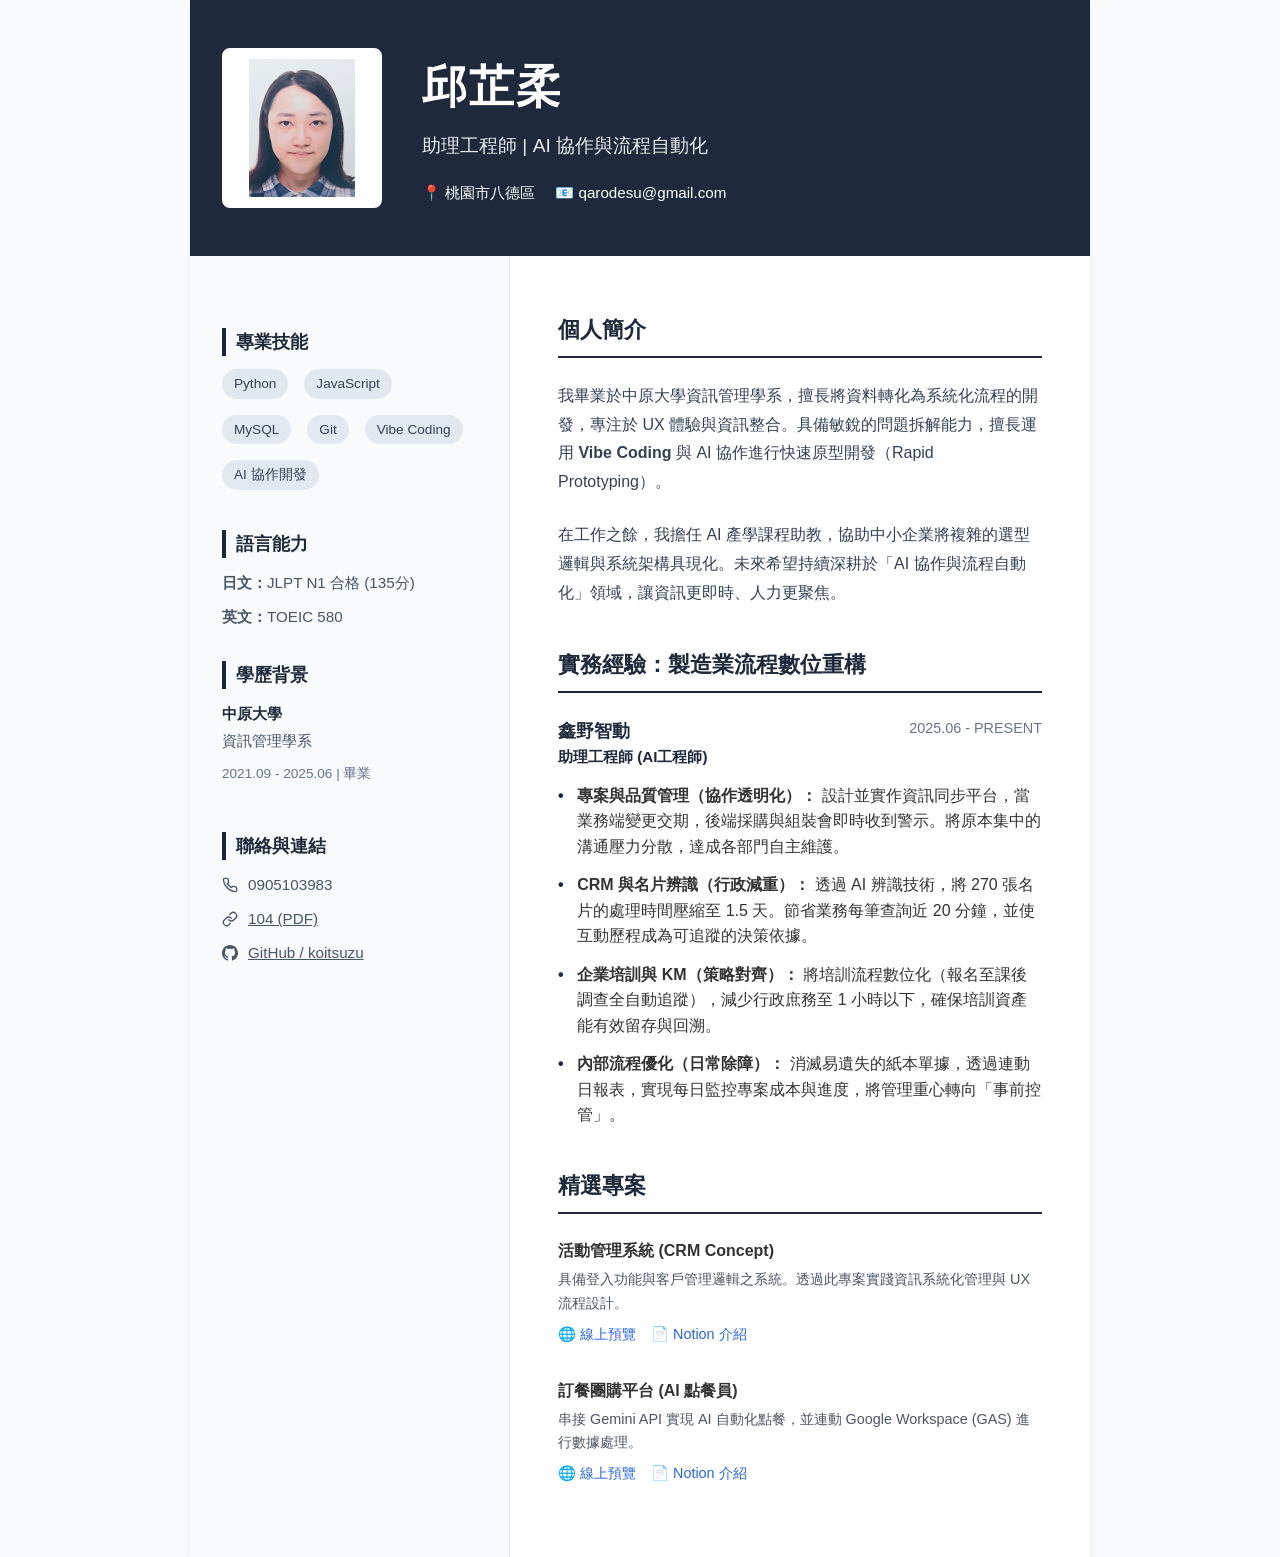
==== index.html @ a974d6f6 "deploy: koitsuzu/my_cv@f250131162113dd623479a037918bb25b3118716" ====
<!DOCTYPE html>
<html lang="zh-Hant-TW">

    
<head>
    <meta charset="UTF-8">
    <meta name="viewport" content="width=device-width, initial-scale=1.0">
    <title>邱芷柔 - 個人履歷 </title>
    <link rel="icon" type="image/svg+xml" href="assets/favicon.svg">
    <link rel="stylesheet" href="style.css">
    <style>
        :root {
            --primary: var(--s1-primary);
            --secondary: var(--s1-secondary);
        }

        .header {
            background: var(--primary);
            color: white;
            padding: 3rem 2rem;
            display: flex;
            align-items: center;
            gap: 2.5rem;
        }

        .photo-container {
            width: 160px;
            height: 160px;
            border-radius: 8px;
            overflow: hidden;
            border: 3px solid white;
            background-color: white;
            flex-shrink: 0;
            display: flex;
            align-items: center;
            justify-content: center;
            padding: 8px;
            /* 增加內距，確保照片不會頂到邊緣 */
        }

        .header img {
            width: 100%;
            height: 100%;
            display: block;
            object-fit: contain;
            /* 使用 contain 並配合 padding 效果最安全 */
        }

        .main-content {
            display: grid;
            grid-template-columns: 320px 1fr;
        }

        .sidebar {
            background-color: #f8fafc;
            padding: 2.5rem 2rem;
            border-right: 1px solid #e2e8f0;
        }

        .content-area {
            padding: 2.5rem 3rem;
        }

        h2 {
            border-bottom: 2px solid var(--primary);
            color: var(--primary);
            font-size: 1.4rem;
            margin-top: 1rem;
        }

        .sidebar h3 {
            font-size: 1.1rem;
            color: var(--primary);
            margin: 2rem 0 0.8rem 0;
            border-left: 4px solid var(--primary);
            padding-left: 10px;
        }

        .sidebar p,
        .sidebar li {
            font-size: 0.95rem;
            color: var(--secondary);
            margin-bottom: 0.6rem;
            line-height: 1.6;
        }

        .exp-item {
            margin-bottom: 2.5rem;
        }

        .item-header {
            display: flex;
            justify-content: space-between;
            font-weight: bold;
            font-size: 1.1rem;
            color: #1e293b;
        }

        .item-sub {
            color: var(--primary);
            font-weight: 600;
            font-size: 0.95rem;
            margin-bottom: 0.8rem;
        }

        .badge {
            background: #e2e8f0;
            color: #334155;
            font-weight: 500;
        }

        .intro-text {
            line-height: 1.8;
            color: #334155;
            margin-bottom: 1.5rem;
        }

        .bullet-list li {
            position: relative;
            padding-left: 1.2rem;
            margin-bottom: 0.8rem;
            list-style: none;
        }

        .bullet-list li::before {
            content: "•";
            position: absolute;
            left: 0;
            color: var(--primary);
            font-weight: bold;
        }

        .project-link {
            display: inline-flex;
            align-items: center;
            gap: 5px;
            color: var(--s1-accent);
            text-decoration: none;
            font-size: 0.9rem;
            margin-top: 8px;
            font-weight: 500;
        }

        .project-link:hover {
            text-decoration: underline;
        }
    </style>
</head>

<body>
    <div class="container">
        <header class="header">
            <div class="photo-container">
                <img src="assets/IMG_7384.jpeg" alt="邱芷柔">
            </div>
            <div>
                <h1 style="font-size: 2.8rem; margin-bottom: 0.5rem; letter-spacing: 0.05em;">邱芷柔</h1>
                <p style="font-size: 1.2rem; opacity: 0.9; font-weight: 300;">助理工程師 | AI 協作與流程自動化</p>
                <p style="margin-top: 1.2rem; font-size: 0.95rem; display: flex; gap: 20px;">
                    <span>📍 桃園市八德區</span>
                    <span>📧 qarodesu@gmail.com</span>
                </p>
            </div>
        </header>

        <div class="main-content">
            <aside class="sidebar">
                <section style="padding: 0;">
                    <h3>專業技能</h3>
                    <div style="margin-top: 10px; display: flex; flex-wrap: wrap; gap: 8px;">
                        <span class="badge">Python</span>
                        <span class="badge">JavaScript</span>
                        <span class="badge">MySQL</span>
                        <span class="badge">Git</span>
                        <span class="badge">Vibe Coding</span>
                        <span class="badge">AI 協作開發</span>
                    </div>

                    <h3>語言能力</h3>
                    <p><strong>日文：</strong>JLPT N1 合格 (135分)</p>
                    <p><strong>英文：</strong>TOEIC 580</p>

                    <h3>學歷背景</h3>
                    <div class="edu-item">
                        <p style="font-weight: bold; color: #1e293b; margin-bottom: 2px;">中原大學</p>
                        <p>資訊管理學系</p>
                        <p style="color: #64748b; font-size: 0.85rem;">2021.09 - 2025.06 | 畢業</p>
                    </div>

                    <h3 style="margin-top: 3rem;">聯絡與連結</h3>
                    <p style="display: flex; align-items: center; gap: 10px;">
                        <svg width="16" height="16" viewBox="0 0 24 24" fill="none" stroke="currentColor"
                            stroke-width="2" stroke-linecap="round" stroke-linejoin="round">
                            <path
                                d="M22 16.92v3a2 2 0 0 1-2.18 2 19.79 19.79 0 0 1-8.63-3.07 19.5 19.5 0 0 1-6-6 19.79 19.79 0 0 1-3.07-8.67A2 2 0 0 1 4.11 2h3a2 2 0 0 1 2 1.72 12.84 12.84 0 0 0 .7 2.81 2 2 0 0 1-.45 2.11L8.09 9.91a16 16 0 0 0 6 6l1.27-1.27a2 2 0 0 1 2.11-.45 12.84 12.84 0 0 0 2.81.7A2 2 0 0 1 22 16.92z">
                            </path>
                        </svg>
                        0905103983
                    </p>
                    <p style="display: flex; align-items: center; gap: 10px;">
                        <svg width="16" height="16" viewBox="0 0 24 24" fill="none" stroke="currentColor"
                            stroke-width="2" stroke-linecap="round" stroke-linejoin="round">
                            <path d="M10 13a5 5 0 0 0 7.54.54l3-3a5 5 0 0 0-7.07-7.07l-1.72 1.71"></path>
                            <path d="M14 11a5 5 0 0 0-7.54-.54l-3 3a5 5 0 0 0 7.07 7.07l1.71-1.71"></path>
                        </svg>
                        <a href="assets/邱芷柔.pdf" target="_blank" style="color: inherit;">104 (PDF)</a>
                    </p>
                    <p style="display: flex; align-items: center; gap: 10px;">
                        <svg width="16" height="16" viewBox="0 0 24 24" fill="currentColor">
                            <path
                                d="M12 0c-6.626 0-12 5.373-12 12 0 5.302 3.438 9.8 8.207 11.387.599.111.793-.261.793-.577v-2.234c-3.338.726-4.033-1.416-4.033-1.416-.546-1.387-1.333-1.756-1.333-1.756-1.089-.745.083-.729.083-.729 1.205.084 1.839 1.237 1.839 1.237 1.07 1.834 2.807 1.304 3.492.997.107-.775.418-1.305.762-1.604-2.665-.305-5.467-1.334-5.467-5.931 0-1.311.469-2.381 1.236-3.221-.124-.303-.535-1.524.117-3.176 0 0 1.008-.322 3.301 1.23.957-.266 1.983-.399 3.003-.404 1.02.005 2.047.138 3.006.404 2.291-1.552 3.297-1.23 3.297-1.23.653 1.653.242 2.874.118 3.176.77.84 1.235 1.911 1.235 3.221 0 4.609-2.807 5.624-5.479 5.921.43.372.823 1.102.823 2.222v3.293c0 .319.192.694.801.576 4.765-1.589 8.199-6.086 8.199-11.386 0-6.627-5.373-12-12-12z" />
                        </svg>
                        <a href="https://github.com/koitsuzu" target="_blank" style="color: inherit;">GitHub /
                            koitsuzu</a>
                    </p>
                </section>
            </aside>

            <main class="content-area">
                <section style="padding: 0;">
                    <h2>個人簡介</h2>
                    <p class="intro-text">
                        我畢業於中原大學資訊管理學系，擅長將資料轉化為系統化流程的開發，專注於 UX 體驗與資訊整合。具備敏銳的問題拆解能力，擅長運用 <strong>Vibe Coding</strong> 與
                        AI 協作進行快速原型開發（Rapid Prototyping）。
                    </p>
                    <p class="intro-text">
                        在工作之餘，我擔任 AI 產學課程助教，協助中小企業將複雜的選型邏輯與系統架構具現化。未來希望持續深耕於「AI 協作與流程自動化」領域，讓資訊更即時、人力更聚焦。
                    </p>
                </section>

                <section style="padding: 0; margin-top: 2.5rem;">
                    <h2>實務經驗：製造業流程數位重構</h2>
                    <div class="exp-item">
                        <div class="item-header">
                            <span>鑫野智動</span>
                            <span style="font-weight: normal; font-size: 0.9rem; color: #64748b;">2025.06 -
                                PRESENT</span>
                        </div>
                        <div class="item-sub">助理工程師 (AI工程師)</div>
                        <ul class="bullet-list">
                            <li><strong>專案與品質管理（協作透明化）：</strong>
                                設計並實作資訊同步平台，當業務端變更交期，後端採購與組裝會即時收到警示。將原本集中的溝通壓力分散，達成各部門自主維護。</li>
                            <li><strong>CRM 與名片辨識（行政減重）：</strong> 透過 AI 辨識技術，將 270 張名片的處理時間壓縮至 1.5 天。節省業務每筆查詢近 20
                                分鐘，並使互動歷程成為可追蹤的決策依據。</li>
                            <li><strong>企業培訓與 KM（策略對齊）：</strong> 將培訓流程數位化（報名至課後調查全自動追蹤），減少行政庶務至 1 小時以下，確保培訓資產能有效留存與回溯。
                            </li>
                            <li><strong>內部流程優化（日常除障）：</strong> 消滅易遺失的紙本單據，透過連動日報表，實現每日監控專案成本與進度，將管理重心轉向「事前控管」。</li>
                        </ul>
                    </div>
                </section>

                <section style="padding: 0; margin-top: 2rem;">
                    <h2>精選專案</h2>
                    <div class="project-item">
                        <p style="font-weight: bold; margin-bottom: 5px;">活動管理系統 (CRM Concept)</p>
                        <p class="desc" style="font-size: 0.9rem; color: #4b5563;">
                            具備登入功能與客戶管理邏輯之系統。透過此專案實踐資訊系統化管理與 UX 流程設計。
                        </p>
                        <div style="display: flex; gap: 15px;">
                            <a href="https://event-manage.zeabur.app/" target="_blank" class="project-link">🌐 線上預覽</a>
                            <a href="https://www.notion.so/31086f3a88098085bccbdda9d0b8f99d?source=copy_link"
                                target="_blank" class="project-link">📄 Notion 介紹</a>
                        </div>
                    </div>
                    <div class="project-item" style="margin-top: 1.5rem;">
                        <p style="font-weight: bold; margin-bottom: 5px;">訂餐團購平台 (AI 點餐員)</p>
                        <p class="desc" style="font-size: 0.9rem; color: #4b5563;">
                            串接 Gemini API 實現 AI 自動化點餐，並連動 Google Workspace (GAS) 進行數據處理。
                        </p>
                        <div style="display: flex; gap: 15px;">
                            <a href="https://script.google.com/macros/s/AKfycbxAlNSyirQCidYIeXeT2p0lfaKzBmJYp4-s8q_QqndQZZl56T03NEMonGwRXjMvb0P8/exec"
                                target="_blank" class="project-link">🌐 線上預覽</a>
                            <a href="https://www.notion.so/GAS-31086f3a8809804a8e8cf210ad806b13?source=copy_link"
                                target="_blank" class="project-link">📄 Notion 介紹</a>
                        </div>
                    </div>
                </section>
            </main>
        </div>
    </div>
</body>

</html>
---- style.css ----
:root {
  /* Common Colors */
  --white: #ffffff;
  --black: #333333;
  --light-bg: #f8fafc;
  
  /* Style 1: Classic Professional */
  --s1-primary: #1e293b; /* Navy */
  --s1-secondary: #475569;
  --s1-accent: #2563eb;
  
  /* Style 2: Modern Creative */
  --s2-primary: #0891b2; /* Cyan */
  --s2-secondary: #0e7490;
  --s2-gradient: linear-gradient(135deg, #0891b2 0%, #4f46e5 100%);
  
  /* Style 3: Minimalist Elegant */
  --s3-primary: #18181b;
  --s3-neutral: #a1a1aa;
  --s3-accent: #d4d4d8;

  /* Typography */
  --font-main: 'Inter', -apple-system, BlinkMacSystemFont, "Segoe UI", Roboto, Helvetica, Arial, sans-serif;
}

* {
  box-sizing: border-box;
  margin: 0;
  padding: 0;
}

body {
  font-family: var(--font-main);
  background-color: var(--light-bg);
  color: var(--black);
  line-height: 1.6;
}

.container {
  max-width: 900px;
  margin: 0 auto;
  background: var(--white);
  box-shadow: 0 4px 6px -1px rgb(0 0 0 / 0.1);
  min-height: 100vh;
}

/* Common Components */
.badge {
  display: inline-block;
  padding: 4px 12px;
  border-radius: 9999px;
  font-size: 0.85rem;
  margin-right: 8px;
  margin-bottom: 8px;
}

section {
  padding: 2rem;
}

h2 {
  margin-bottom: 1.5rem;
  position: relative;
  padding-bottom: 0.5rem;
}

ul {
  list-style-type: none;
}

.project-item {
  margin-bottom: 2rem;
}

@media print {
  .no-print { display: none; }
  .container { box-shadow: none; max-width: 100%; }
}
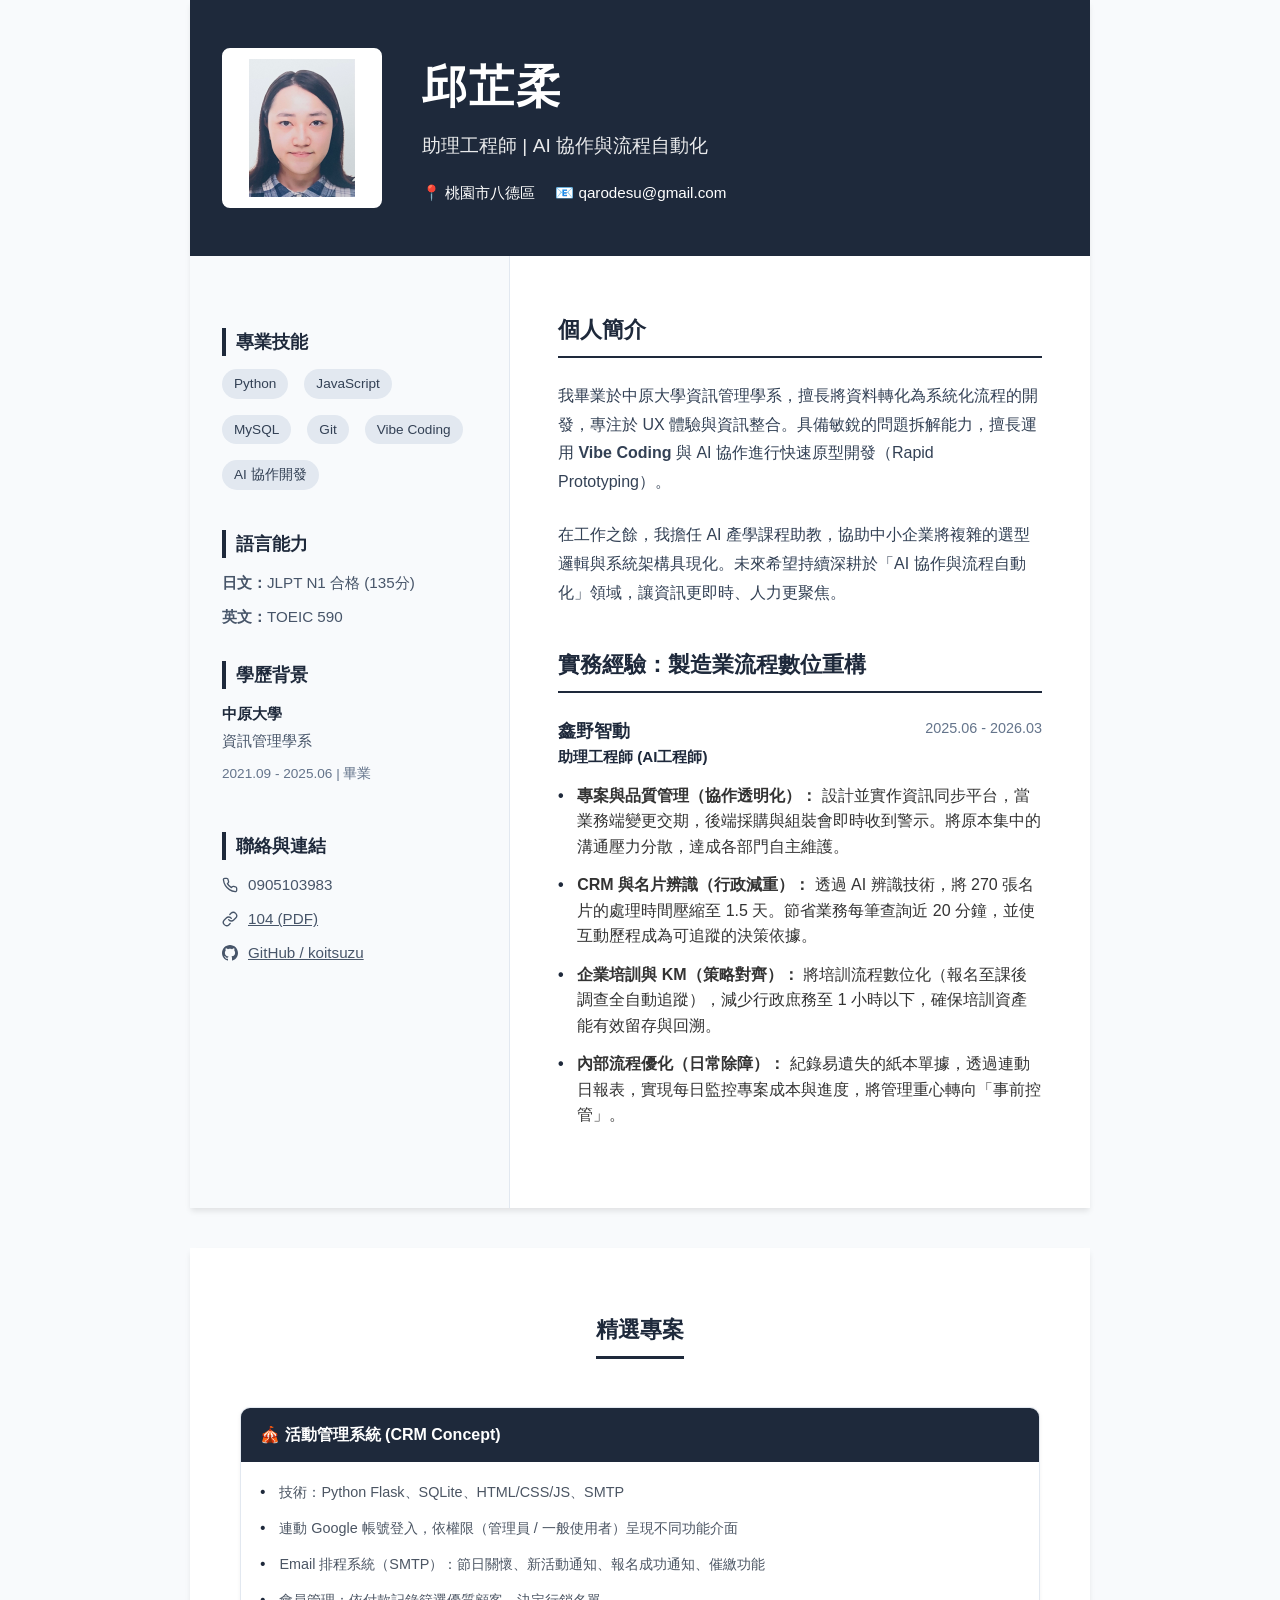
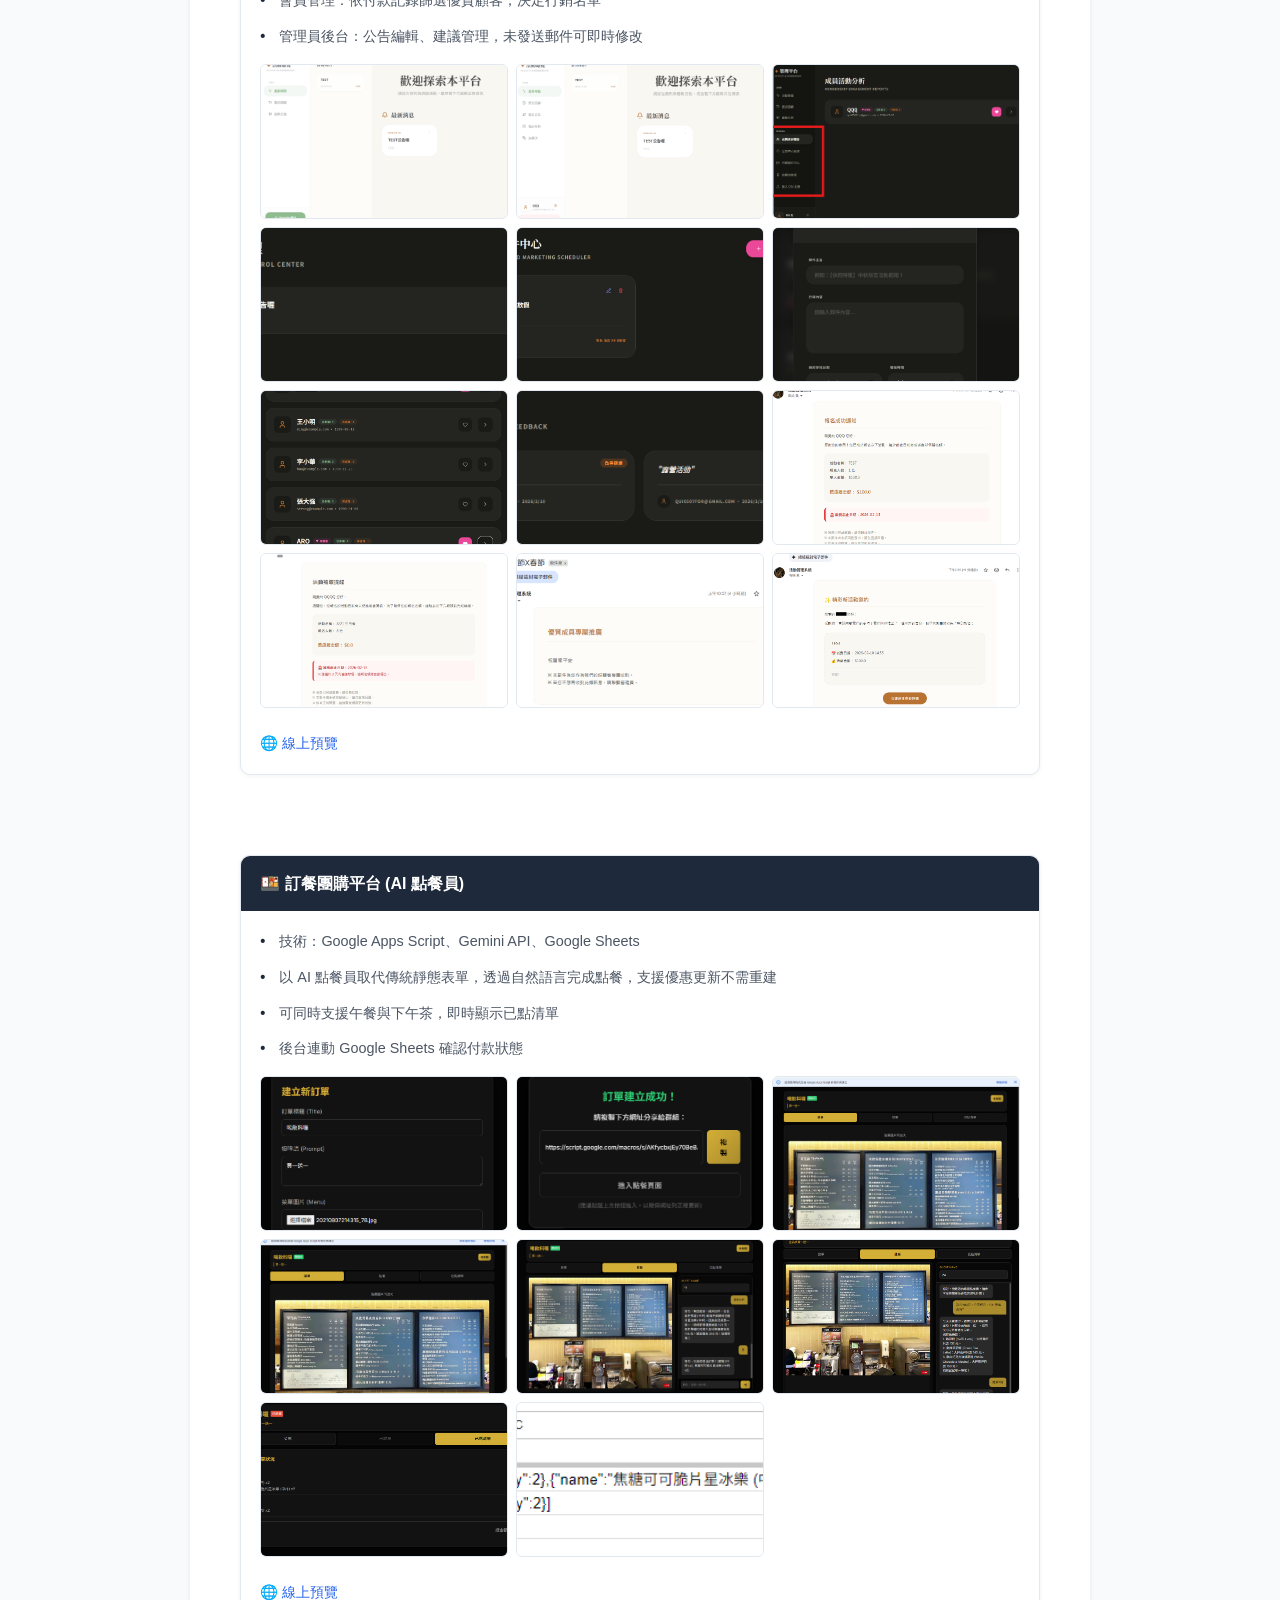
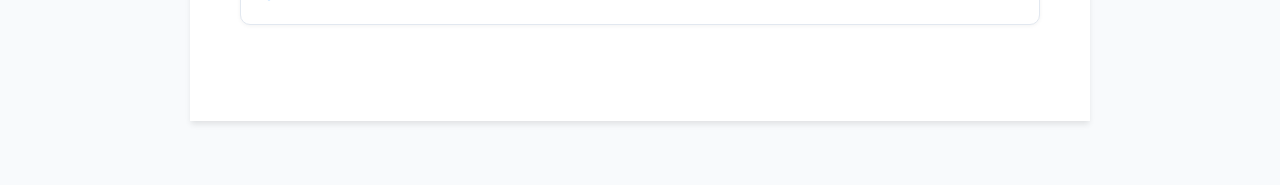
==== commit fd234a57: "deploy: koitsuzu/my_cv@ed78a37ea75a65ac17b6fd5fd782df97b9353ae5" ====
--- a/index.html
+++ b/index.html
@@ -8,6 +8,7 @@
     <title>邱芷柔 - 個人履歷 </title>
     <link rel="icon" type="image/svg+xml" href="assets/favicon.svg">
     <link rel="stylesheet" href="style.css">
+    <link rel="stylesheet" href="rwd.css">
     <style>
         :root {
             --primary: var(--s1-primary);
@@ -143,6 +144,203 @@
 
         .project-link:hover {
             text-decoration: underline;
+        }
+
+        /* ===== Project Card ===== */
+        .projects-container {
+            margin-top: 2.5rem;
+            margin-bottom: 4rem;
+            min-height: auto;
+        }
+        .projects-section {
+            padding: 4rem 3rem;
+            background: white;
+            text-align: center;
+        }
+        .projects-section h2 {
+            margin: 0 auto 3rem;
+            display: inline-block;
+            padding-bottom: 0.5rem;
+            border-bottom: 3px solid var(--primary);
+        }
+        .projects-grid {
+            display: grid;
+            grid-template-columns: 1fr;
+            gap: 3rem;
+            max-width: 800px; /* 限制寬度避免過寬 */
+            margin: 0 auto;
+            text-align: left; /* 卡片內部維持靠左閱讀 */
+        }
+        @media screen and (max-width: 900px) {
+            .projects-section {
+                padding: 2rem 1.5rem;
+                background: white; /* 行動版恢復單色背景 */
+            }
+            .projects-grid {
+                gap: 2rem;
+            }
+        }
+        .project-card {
+            border: 1px solid #e2e8f0;
+            border-radius: 10px;
+            overflow: hidden;
+            margin-bottom: 2rem;
+            background: #fff;
+            box-shadow: 0 1px 4px rgba(0,0,0,0.05);
+        }
+        .project-card-header {
+            background: var(--primary);
+            color: white;
+            padding: 0.9rem 1.2rem;
+            font-weight: 600;
+            font-size: 1rem;
+            display: flex;
+            align-items: center;
+            gap: 8px;
+        }
+        .project-card-body {
+            padding: 1.2rem;
+        }
+        .project-card-body ul.bullet-list {
+            font-size: 0.9rem;
+            color: #4b5563;
+            margin-bottom: 1rem;
+        }
+        .screenshot-grid {
+            display: grid;
+            grid-template-columns: repeat(3, 1fr);
+            gap: 8px;
+            margin-bottom: 1rem;
+        }
+        .screenshot-grid img {
+            width: 100%;
+            aspect-ratio: 16/10;
+            border-radius: 6px;
+            border: 1px solid #e2e8f0;
+            cursor: zoom-in;
+            transition: opacity 0.18s, transform 0.18s;
+            object-fit: cover;
+            display: block;
+        }
+        .screenshot-grid img:hover {
+            opacity: 0.88;
+            transform: scale(1.02);
+        }
+        @media screen and (max-width: 768px) {
+            .screenshot-grid {
+                grid-template-columns: repeat(2, 1fr);
+            }
+        }
+
+        /* ===== Lightbox ===== */
+        #lightbox {
+            display: none;
+            position: fixed;
+            inset: 0;
+            background: rgba(0,0,0,0.85);
+            z-index: 9999;
+            align-items: center;
+            justify-content: center;
+            cursor: zoom-out;
+        }
+        #lightbox.active {
+            display: flex;
+        }
+        #lightbox img {
+            max-width: 92vw;
+            max-height: 88vh;
+            border-radius: 8px;
+            box-shadow: 0 8px 40px rgba(0,0,0,0.5);
+            cursor: pointer; /* 點擊圖片也可以下一張 */
+        }
+        #lightbox .lb-nav {
+            position: fixed;
+            top: 50%;
+            transform: translateY(-50%);
+            color: white;
+            font-size: 3rem;
+            cursor: pointer;
+            user-select: none;
+            padding: 1.5rem;
+            opacity: 0.6;
+            transition: opacity 0.2s;
+            z-index: 10000;
+        }
+        #lightbox .lb-nav:hover {
+            opacity: 1;
+        }
+        #lightbox .lb-prev { left: 20px; }
+        #lightbox .lb-next { right: 20px; }
+        #lightbox .lb-close {
+            position: fixed;
+            top: 20px;
+            right: 28px;
+            color: white;
+            font-size: 2rem;
+            cursor: pointer;
+            line-height: 1;
+            font-weight: 300;
+            user-select: none;
+        }
+        #lightbox .lb-caption {
+            position: fixed;
+            bottom: 20px;
+            left: 50%;
+            transform: translateX(-50%);
+            color: rgba(255,255,255,0.75);
+            font-size: 0.85rem;
+            white-space: nowrap;
+        }
+
+        /* ===== RWD 響應式斷點 ===== */
+        @media screen and (max-width: 768px) {
+            .header {
+                flex-direction: column;
+                text-align: center;
+                padding: 2rem 1rem;
+                gap: 1.5rem;
+            }
+
+            .header p {
+                justify-content: center;
+                flex-wrap: wrap;
+                gap: 10px;
+            }
+
+            .main-content {
+                grid-template-columns: 1fr; /* 關鍵：改為單欄 */
+            }
+
+            .sidebar {
+                border-right: none;
+                border-bottom: 2px solid #e2e8f0;
+                padding: 2rem 1.5rem;
+            }
+
+            .content-area {
+                padding: 2rem 1.5rem;
+            }
+
+            .item-header {
+                flex-direction: column;
+                align-items: flex-start;
+                gap: 4px;
+            }
+        }
+
+        @media screen and (max-width: 480px) {
+            .photo-container {
+                width: 120px;
+                height: 120px;
+            }
+
+            .header h1 {
+                font-size: 1.8rem !important;
+            }
+
+            .sidebar, .content-area {
+                padding: 1.5rem 1rem;
+            }
         }
     </style>
 </head>
@@ -178,7 +376,7 @@
 
                     <h3>語言能力</h3>
                     <p><strong>日文：</strong>JLPT N1 合格 (135分)</p>
-                    <p><strong>英文：</strong>TOEIC 580</p>
+                    <p><strong>英文：</strong>TOEIC 590</p>
 
                     <h3>學歷背景</h3>
                     <div class="edu-item">
@@ -234,50 +432,178 @@
                         <div class="item-header">
                             <span>鑫野智動</span>
                             <span style="font-weight: normal; font-size: 0.9rem; color: #64748b;">2025.06 -
-                                PRESENT</span>
+                                2026.03</span>
                         </div>
                         <div class="item-sub">助理工程師 (AI工程師)</div>
                         <ul class="bullet-list">
-                            <li><strong>專案與品質管理（協作透明化）：</strong>
-                                設計並實作資訊同步平台，當業務端變更交期，後端採購與組裝會即時收到警示。將原本集中的溝通壓力分散，達成各部門自主維護。</li>
-                            <li><strong>CRM 與名片辨識（行政減重）：</strong> 透過 AI 辨識技術，將 270 張名片的處理時間壓縮至 1.5 天。節省業務每筆查詢近 20
-                                分鐘，並使互動歷程成為可追蹤的決策依據。</li>
-                            <li><strong>企業培訓與 KM（策略對齊）：</strong> 將培訓流程數位化（報名至課後調查全自動追蹤），減少行政庶務至 1 小時以下，確保培訓資產能有效留存與回溯。
-                            </li>
-                            <li><strong>內部流程優化（日常除障）：</strong> 消滅易遺失的紙本單據，透過連動日報表，實現每日監控專案成本與進度，將管理重心轉向「事前控管」。</li>
+                            <li><strong>專案與品質管理（協作透明化）：</strong> 設計並實作資訊同步平台，當業務端變更交期，後端採購與組裝會即時收到警示。將原本集中的溝通壓力分散，達成各部門自主維護。</li>
+                            <li><strong>CRM 與名片辨識（行政減重）：</strong> 透過 AI 辨識技術，將 270 張名片的處理時間壓縮至 1.5 天。節省業務每筆查詢近 20 分鐘，並使互動歷程成為可追蹤的決策依據。</li>
+                            <li><strong>企業培訓與 KM（策略對齊）：</strong> 將培訓流程數位化（報名至課後調查全自動追蹤），減少行政庶務至 1 小時以下，確保培訓資產能有效留存與回溯。</li>
+                            <li><strong>內部流程優化（日常除障）：</strong> 紀錄易遺失的紙本單據，透過連動日報表，實現每日監控專案成本與進度，將管理重心轉向「事前控管」。</li>
                         </ul>
                     </div>
                 </section>
 
-                <section style="padding: 0; margin-top: 2rem;">
-                    <h2>精選專案</h2>
-                    <div class="project-item">
-                        <p style="font-weight: bold; margin-bottom: 5px;">活動管理系統 (CRM Concept)</p>
-                        <p class="desc" style="font-size: 0.9rem; color: #4b5563;">
-                            具備登入功能與客戶管理邏輯之系統。透過此專案實踐資訊系統化管理與 UX 流程設計。
-                        </p>
-                        <div style="display: flex; gap: 15px;">
-                            <a href="https://event-manage.zeabur.app/" target="_blank" class="project-link">🌐 線上預覽</a>
-                            <a href="https://www.notion.so/31086f3a88098085bccbdda9d0b8f99d?source=copy_link"
-                                target="_blank" class="project-link">📄 Notion 介紹</a>
-                        </div>
-                    </div>
-                    <div class="project-item" style="margin-top: 1.5rem;">
-                        <p style="font-weight: bold; margin-bottom: 5px;">訂餐團購平台 (AI 點餐員)</p>
-                        <p class="desc" style="font-size: 0.9rem; color: #4b5563;">
-                            串接 Gemini API 實現 AI 自動化點餐，並連動 Google Workspace (GAS) 進行數據處理。
-                        </p>
-                        <div style="display: flex; gap: 15px;">
-                            <a href="https://script.google.com/macros/s/AKfycbxAlNSyirQCidYIeXeT2p0lfaKzBmJYp4-s8q_QqndQZZl56T03NEMonGwRXjMvb0P8/exec"
-                                target="_blank" class="project-link">🌐 線上預覽</a>
-                            <a href="https://www.notion.so/GAS-31086f3a8809804a8e8cf210ad806b13?source=copy_link"
-                                target="_blank" class="project-link">📄 Notion 介紹</a>
-                        </div>
-                    </div>
                 </section>
             </main>
         </div>
+    </div> <!-- 第一區塊結束 -->
+
+    <!-- 精選專案：變成獨立的一區 -->
+    <div class="container projects-container">
+        <div class="projects-section">
+                <h2>精選專案</h2>
+                <div class="projects-grid">
+
+                    <!-- 活動管理系統 -->
+                    <div class="project-card">
+                        <div class="project-card-header">🎪 活動管理系統 (CRM Concept)</div>
+                        <div class="project-card-body">
+                            <ul class="bullet-list">
+                                <li>技術：Python Flask、SQLite、HTML/CSS/JS、SMTP</li>
+                                <li>連動 Google 帳號登入，依權限（管理員 / 一般使用者）呈現不同功能介面</li>
+                                <li>Email 排程系統（SMTP）：節日關懷、新活動通知、報名成功通知、催繳功能</li>
+                                <li>會員管理：依付款記錄篩選優質顧客，決定行銷名單</li>
+                                <li>管理員後台：公告編輯、建議管理，未發送郵件可即時修改</li>
+                            </ul>
+                            <div class="screenshot-grid">
+                                <img src="event/活動管理系統/image 2.png" alt="登入前介面" onclick="openLightbox(this)">
+                                <img src="event/活動管理系統/image 3.png" alt="登入後介面" onclick="openLightbox(this)">
+                                <img src="event/活動管理系統/image 4.png" alt="管理員深色版" onclick="openLightbox(this)">
+                                <img src="event/活動管理系統/image 5.png" alt="活動列表" onclick="openLightbox(this)">
+                                <img src="event/活動管理系統/image 6.png" alt="Mail 排程管理" onclick="openLightbox(this)">
+                                <img src="event/活動管理系統/image.png" alt="系統架構" onclick="openLightbox(this)">
+                                <img src="event/活動管理系統/image 1.png" alt="首頁介紹" onclick="openLightbox(this)">
+                                <img src="event/活動管理系統/image 7.png" alt="催繳通知" onclick="openLightbox(this)">
+                                <img src="event/活動管理系統/image 8.png" alt="會員管理" onclick="openLightbox(this)">
+                                <img src="event/活動管理系統/image 9.png" alt="公告編輯" onclick="openLightbox(this)">
+                                <img src="event/活動管理系統/image 10.png" alt="建議管理" onclick="openLightbox(this)">
+                                <img src="event/活動管理系統/image 11.png" alt="報名管理" onclick="openLightbox(this)">
+                            </div>
+                            <a href="https://event-manage.zeabur.app/" target="_blank" class="project-link">🌐 線上預覽</a>
+                        </div>
+                    </div>
+
+                    <!-- GAS 訂餐團購平台 -->
+                    <div class="project-card">
+                        <div class="project-card-header">🍱 訂餐團購平台 (AI 點餐員)</div>
+                        <div class="project-card-body">
+                            <ul class="bullet-list">
+                                <li>技術：Google Apps Script、Gemini API、Google Sheets</li>
+                                <li>以 AI 點餐員取代傳統靜態表單，透過自然語言完成點餐，支援優惠更新不需重建</li>
+                                <li>可同時支援午餐與下午茶，即時顯示已點清單</li>
+                                <li>後台連動 Google Sheets 確認付款狀態</li>
+                            </ul>
+                            <div class="screenshot-grid">
+                                <img src="gas_order/GAS訂餐團購平台/image_(2).png" alt="AI 點餐介面" onclick="openLightbox(this)">
+                                <img src="gas_order/GAS訂餐團購平台/image_(3).png" alt="系統介紹" onclick="openLightbox(this)">
+                                <img src="gas_order/GAS訂餐團購平台/image_(4).png" alt="點餐清單" onclick="openLightbox(this)">
+                                <img src="gas_order/GAS訂餐團購平台/image_(5).png" alt="後台管理" onclick="openLightbox(this)">
+                                <img src="gas_order/GAS訂餐團購平台/image_(6).png" alt="訂單統計" onclick="openLightbox(this)">
+                                <img src="gas_order/GAS訂餐團購平台/image_(7).png" alt="付款確認" onclick="openLightbox(this)">
+                                <img src="gas_order/GAS訂餐團購平台/image_(8).png" alt="記錄清單" onclick="openLightbox(this)">
+                                <img src="gas_order/GAS訂餐團購平台/image_(9).png" alt="設定頁" onclick="openLightbox(this)">
+                            </div>
+                            <a href="https://script.google.com/macros/s/AKfycbxAlNSyirQCidYIeXeT2p0lfaKzBmJYp4-s8q_QqndQZZl56T03NEMonGwRXjMvb0P8/exec?v=order&id=5825565b-45d8-4a0b-93ae-0f633c26a026"
+                                target="_blank" class="project-link">🌐 線上預覽</a>
+                        </div>
+                    </div>
+
+                </div>
+            </div>
+        </div> <!-- 這邊只需要三個 </div> 關閉 grid, section, 與新 container -->
+
+
+    <!-- Lightbox -->
+    <div id="lightbox" onclick="closeLightbox()">
+        <span class="lb-close" onclick="closeLightbox()">&times;</span>
+        <span class="lb-nav lb-prev" onclick="changeImage(-1, event)">&#10094;</span>
+        <img id="lb-img" src="" alt="" onclick="changeImage(1, event)" title="點擊檢視下一張">
+        <span class="lb-nav lb-next" onclick="changeImage(1, event)">&#10095;</span>
+        <span class="lb-caption" id="lb-caption"></span>
     </div>
+
+    <script>
+        let currentGallery = [];
+        let currentIndex = 0;
+
+        function openLightbox(el) {
+            // 找出同一區塊（專案）內的所有圖片，作為一個相簿
+            const parent = el.closest('.screenshot-grid');
+            if (parent) {
+                currentGallery = Array.from(parent.querySelectorAll('img'));
+                currentIndex = currentGallery.indexOf(el);
+            } else {
+                currentGallery = [el];
+                currentIndex = 0;
+            }
+            updateLightboxContent();
+            document.getElementById('lightbox').classList.add('active');
+        }
+
+        function updateLightboxContent() {
+            if (currentGallery.length === 0) return;
+            const imgEl = currentGallery[currentIndex];
+            document.getElementById('lb-img').src = imgEl.src;
+            document.getElementById('lb-caption').textContent = imgEl.alt;
+            
+            // 根據相簿內圖片數量決定是否顯示導航箭頭
+            const navs = document.querySelectorAll('.lb-nav');
+            if (currentGallery.length > 1) {
+                navs.forEach(nav => nav.style.display = 'block');
+            } else {
+                navs.forEach(nav => nav.style.display = 'none');
+            }
+        }
+
+        function changeImage(direction, event) {
+            if (event) event.stopPropagation(); // 避免觸發背景點擊關閉
+            if (currentGallery.length <= 1) return;
+            
+            currentIndex += direction;
+            // 循環顯示：到最後一張跳第一張，第一張退回最後一張
+            if (currentIndex >= currentGallery.length) currentIndex = 0;
+            if (currentIndex < 0) currentIndex = currentGallery.length - 1;
+            
+            updateLightboxContent();
+        }
+
+        function closeLightbox() {
+            document.getElementById('lightbox').classList.remove('active');
+        }
+
+        document.addEventListener('keydown', function(e) {
+            if (!document.getElementById('lightbox').classList.contains('active')) return;
+            if (e.key === 'Escape') closeLightbox();
+            if (e.key === 'ArrowRight') changeImage(1, null);
+            if (e.key === 'ArrowLeft') changeImage(-1, null);
+        });
+
+        // 支援手機版觸控滑動 (Swipe)
+        let touchStartX = 0;
+        let touchEndX = 0;
+        const lightboxEl = document.getElementById('lightbox');
+
+        lightboxEl.addEventListener('touchstart', e => {
+            touchStartX = e.changedTouches[0].screenX;
+        }, {passive: true});
+
+        lightboxEl.addEventListener('touchend', e => {
+            touchEndX = e.changedTouches[0].screenX;
+            handleSwipe();
+        }, {passive: true});
+
+        function handleSwipe() {
+            if (!lightboxEl.classList.contains('active')) return;
+            const swipeThreshold = 50;
+            if (touchEndX < touchStartX - swipeThreshold) {
+                changeImage(1, null); // 向左滑，下一張
+            }
+            if (touchEndX > touchStartX + swipeThreshold) {
+                changeImage(-1, null); // 向右滑，上一張
+            }
+        }
+    </script>
 </body>
 
 </html>
--- a/rwd.css
+++ b/rwd.css
@@ -0,0 +1,84 @@
+/* 繼承原本的變數與基本樣式 */
+@import url('style.css');
+
+/* 調整容器以適應不同螢幕 */
+.container {
+    max-width: 900px;
+    margin: 0 auto;
+    width: 100%;
+}
+
+/* 強化行動裝置適配 (Responsive adjustments) */
+@media screen and (max-width: 768px) {
+    .header {
+        flex-direction: column;
+        text-align: center;
+        padding: 2rem 1rem;
+        gap: 1.5rem;
+    }
+
+    .photo-container {
+        width: 140px;
+        height: 140px;
+        margin: 0 auto;
+    }
+
+    .header h1 {
+        font-size: 2.22rem !important;
+        margin-top: 0.5rem;
+    }
+
+    .header p {
+        justify-content: center !important;
+        flex-wrap: wrap;
+        gap: 10px !important;
+    }
+
+    .main-content {
+        grid-template-columns: 1fr; /* 單欄排版 */
+    }
+
+    .sidebar {
+        border-right: none;
+        border-bottom: 2px solid #e2e8f0;
+        padding: 2rem 1.5rem;
+    }
+
+    .sidebar h3 {
+        margin-top: 1.5rem;
+    }
+
+    .content-area {
+        padding: 2rem 1.5rem;
+    }
+
+    .item-header {
+        flex-direction: column;
+        align-items: flex-start;
+        gap: 5px;
+    }
+
+    .item-header span:last-child {
+        font-size: 0.85rem;
+        color: #64748b;
+    }
+
+    .project-item .links {
+        flex-wrap: wrap;
+    }
+}
+
+@media screen and (max-width: 480px) {
+    .header h1 {
+        font-size: 1.8rem !important;
+    }
+    
+    .sidebar, .content-area {
+        padding: 1.5rem 1rem;
+    }
+
+    .badge {
+        font-size: 0.8rem;
+        padding: 3px 10px;
+    }
+}
